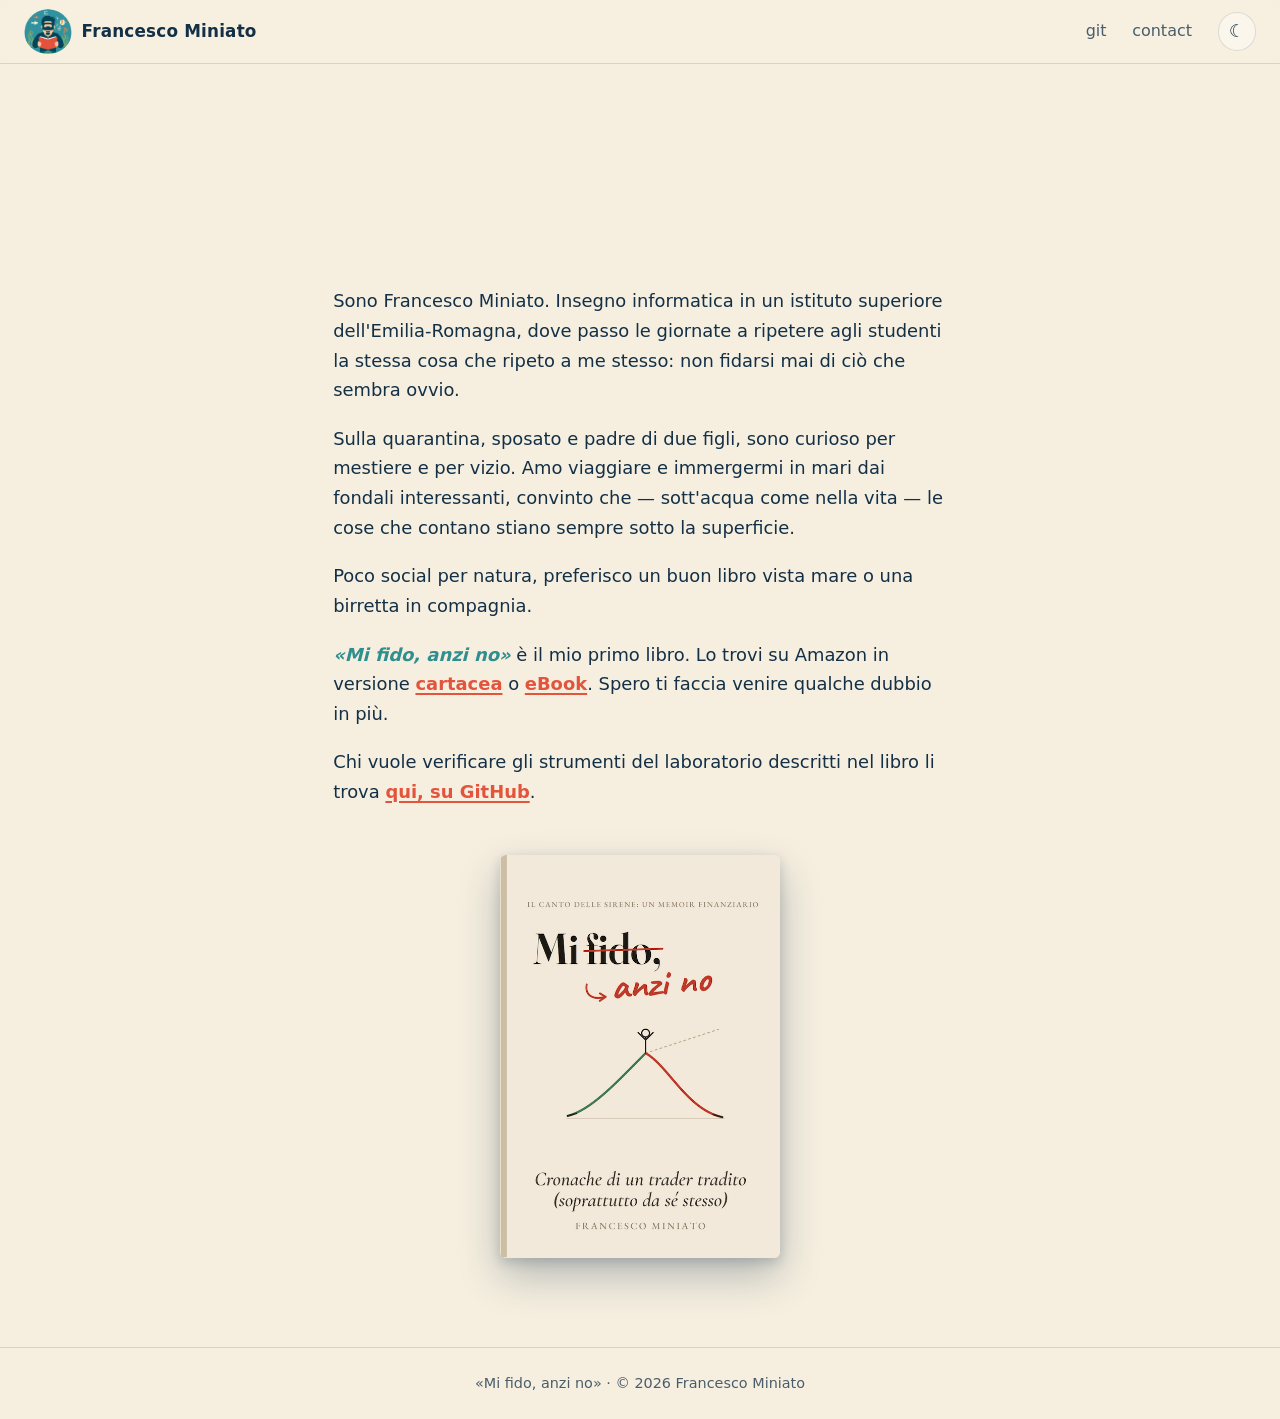
==== index.html @ ae0ae10f "Aggiungi gli script del laboratorio e link nella pagina - 24 script Python del laboratorio descritto" ====
<!DOCTYPE html>
<html lang="it">
<head>
  <meta charset="UTF-8">
  <meta name="viewport" content="width=device-width, initial-scale=1.0">
  <title>Francesco Miniato — autore di "Mi fido, anzi no"</title>
  <meta name="description" content="Sito ufficiale di Francesco Miniato, autore del libro &quot;Mi fido, anzi no&quot;.">
  <meta name="author" content="Francesco Miniato">
  <link rel="icon" type="image/png" href="logoFM.png">
  <link rel="stylesheet" href="style.css">
</head>
<body>

  <!-- Checkbox nascosti: pilotano menu e tema in puro CSS (:has) -->
  <input type="checkbox" id="nav-toggle" class="sr-only" aria-hidden="true">
  <input type="checkbox" id="theme-toggle" class="sr-only" aria-hidden="true">

  <header class="navbar">
    <a class="brand" href="#" aria-label="Francesco Miniato — home">
      <img src="logoFM.png" alt="Logo di Francesco Miniato" width="48" height="45">
      <span class="brand-name">Francesco Miniato</span>
    </a>

    <!-- Hamburger: visibile solo su mobile -->
    <label for="nav-toggle" class="hamburger" aria-label="Apri o chiudi il menu">
      <span></span><span></span><span></span>
    </label>

    <nav class="nav-links" aria-label="Navigazione principale">
      <a href="https://github.com/francescominiato/francescominiato.github.io/tree/main/git">git</a>
      <a href="#">contact</a>
      <!-- Selettore tema luna/sole -->
      <label for="theme-toggle" class="theme-switch" title="Cambia tema chiaro/scuro" aria-label="Cambia tema chiaro o scuro">
        <span class="icon-sun" aria-hidden="true">☀</span>
        <span class="icon-moon" aria-hidden="true">☾</span>
      </label>
    </nav>
  </header>

  <main class="content">
    <h1 class="greeting" aria-label="Ciao!">
      <span>Ciao!</span>
      <span>Hey there!</span>
      <span>¡Hola!</span>
      <span>Salut!</span>
      <span>Hallo!</span>
      <span>Olá!</span>
      <span>Hej!</span>
      <span>こんにちは</span>
    </h1>

    <section class="bio">
      <p>Sono Francesco Miniato. Insegno informatica in un istituto superiore dell'Emilia-Romagna, dove passo le giornate a ripetere agli studenti la stessa cosa che ripeto a me stesso: non fidarsi mai di ciò che sembra ovvio.</p>

      <p>Sulla quarantina, sposato e padre di due figli, sono curioso per mestiere e per vizio. Amo viaggiare e immergermi in mari dai fondali interessanti, convinto che — sott'acqua come nella vita — le cose che contano stiano sempre sotto la superficie.</p>

      <p>Poco social per natura, preferisco un buon libro vista mare o una birretta in compagnia.</p>

      <p><em>«Mi fido, anzi no»</em> è il mio primo libro. Lo trovi su Amazon in versione <a href="https://www.amazon.it/dp/B0H6883VXR" target="_blank" rel="noopener">cartacea</a> o <a href="https://www.amazon.it/dp/B0H68DQ4D7" target="_blank" rel="noopener">eBook</a>. Spero ti faccia venire qualche dubbio in più.</p>

      <p>Chi vuole verificare gli strumenti del laboratorio descritti nel libro li trova <a href="https://github.com/francescominiato/francescominiato.github.io/tree/main/git">qui, su GitHub</a>.</p>
    </section>

    <section class="book" aria-label="Il libro">
      <a class="book-link" href="https://www.amazon.it/dp/B0H6883VXR"
         target="_blank" rel="noopener"
         aria-label="Acquista «Mi fido, anzi no» su Amazon">
        <img class="book-cover" src="cover.png"
             alt="Copertina del libro «Mi fido, anzi no» di Francesco Miniato"
             width="555" height="800">
      </a>
    </section>
  </main>

  <footer class="site-footer">
    <p>«Mi fido, anzi no» · © <span>2026</span> Francesco Miniato</p>
  </footer>

</body>
</html>
---- style.css ----
/* ===========================================================
   Francesco Miniato — sito autore
   Solo HTML + CSS, niente JS.
   Tema chiaro (crema) di default, scuro (blu) via toggle.
   =========================================================== */

/* ---------- Variabili tema ---------- */
:root {
  --bg: #f6efe0;          /* crema */
  --bg-soft: #efe6d2;
  --surface: #fbf6ec;
  --text: #133047;        /* blu profondo */
  --text-soft: #4a5d6b;
  --accent: #e2553c;      /* corallo (dal libro) */
  --accent-2: #2f8e8e;    /* teal (dal logo) */
  --border: rgba(19, 48, 71, 0.14);
  --shadow: 0 6px 24px rgba(19, 48, 71, 0.10);

  --maxw: 65ch;
  --nav-h: 4rem;
  --radius: 14px;
}

/* Fallback iniziale: rispetta la preferenza di sistema finché non si tocca il toggle */
@media (prefers-color-scheme: dark) {
  :root:not(:has(#theme-toggle)) { color-scheme: dark; }
}

/* Tema scuro applicato dal toggle (checkbox hack + :has) */
:root:has(#theme-toggle:checked) {
  --bg: #0f2a43;          /* blu, non nero */
  --bg-soft: #0c233a;
  --surface: #15314c;
  --text: #f3ecda;        /* crema */
  --text-soft: #b9c6d2;
  --accent: #ff6b4f;
  --accent-2: #4fb8b8;
  --border: rgba(243, 236, 218, 0.16);
  --shadow: 0 8px 28px rgba(0, 0, 0, 0.35);
  color-scheme: dark;
}

/* ---------- Reset leggero ---------- */
*, *::before, *::after { box-sizing: border-box; }

html { scroll-behavior: smooth; }

body {
  margin: 0;
  font-family: "Segoe UI", system-ui, -apple-system, "Helvetica Neue", Arial, sans-serif;
  background: var(--bg);
  color: var(--text);
  line-height: 1.65;
  -webkit-font-smoothing: antialiased;
  transition: background-color 0.35s ease, color 0.35s ease;
}

a { color: inherit; }

/* Checkbox di controllo: fuori vista ma accessibili da tastiera */
.sr-only {
  position: absolute;
  width: 1px; height: 1px;
  padding: 0; margin: -1px;
  overflow: hidden;
  clip: rect(0 0 0 0);
  white-space: nowrap;
  border: 0;
}

/* ===========================================================
   NAVBAR
   =========================================================== */
.navbar {
  position: sticky;
  top: 0;
  z-index: 100;
  display: flex;
  align-items: center;
  justify-content: space-between;
  gap: 1rem;
  min-height: var(--nav-h);
  padding: 0.5rem 1.5rem;
  background: color-mix(in srgb, var(--bg) 88%, transparent);
  backdrop-filter: saturate(140%) blur(8px);
  border-bottom: 1px solid var(--border);
}

.brand {
  display: inline-flex;
  align-items: center;
  gap: 0.6rem;
  text-decoration: none;
  font-weight: 700;
}

.brand img {
  display: block;
  width: 48px;
  height: auto;
  border-radius: 50%;
}

.brand-name {
  font-size: 1.05rem;
  letter-spacing: 0.2px;
}

.nav-links {
  display: flex;
  align-items: center;
  gap: 1.6rem;
}

.nav-links a {
  text-decoration: none;
  font-weight: 500;
  color: var(--text-soft);
  padding: 0.25rem 0;
  position: relative;
  transition: color 0.2s ease;
}

.nav-links a:hover,
.nav-links a:focus-visible {
  color: var(--accent);
}

.nav-links a::after {
  content: "";
  position: absolute;
  left: 0; bottom: -2px;
  width: 100%;
  height: 2px;
  background: var(--accent);
  transform: scaleX(0);
  transform-origin: left;
  transition: transform 0.22s ease;
}

.nav-links a:hover::after,
.nav-links a:focus-visible::after { transform: scaleX(1); }

/* ---------- Selettore tema luna/sole ---------- */
.theme-switch {
  cursor: pointer;
  display: inline-flex;
  align-items: center;
  justify-content: center;
  width: 2.4rem;
  height: 2.4rem;
  border-radius: 50%;
  border: 1px solid var(--border);
  background: var(--surface);
  font-size: 1.1rem;
  line-height: 1;
  user-select: none;
  transition: background 0.2s ease;
}

/* Di default (chiaro) mostro la luna = "passa allo scuro"; nascondo il sole */
.theme-switch .icon-sun { display: none; }
.theme-switch .icon-moon { display: inline; }

/* In tema scuro mostro il sole = "torna al chiaro" */
:root:has(#theme-toggle:checked) .theme-switch .icon-sun { display: inline; }
:root:has(#theme-toggle:checked) .theme-switch .icon-moon { display: none; }

/* ---------- Hamburger ---------- */
.hamburger {
  display: none;            /* nascosto su desktop */
  flex-direction: column;
  justify-content: center;
  gap: 5px;
  width: 2.6rem;
  height: 2.6rem;
  padding: 0.5rem;
  cursor: pointer;
  border-radius: 10px;
}

.hamburger span {
  display: block;
  height: 2.5px;
  width: 100%;
  background: var(--text);
  border-radius: 2px;
  transition: transform 0.3s ease, opacity 0.3s ease;
}

/* ===========================================================
   CONTENUTO
   =========================================================== */
.content {
  max-width: var(--maxw);
  margin: 0 auto;
  padding: clamp(2.5rem, 8vw, 6rem) 1.5rem 3rem;
}

/* ---------- Saluto animato (ciclo no-JS) ---------- */
.greeting {
  position: relative;
  min-height: 1.2em;
  margin: 0 0 2.5rem;
  font-size: clamp(2.6rem, 9vw, 4.5rem);
  font-weight: 800;
  line-height: 1.1;
  color: var(--accent);
  letter-spacing: -0.5px;
}

.greeting span {
  position: absolute;
  left: 0;
  top: 0;
  opacity: 0;
  white-space: nowrap;
  animation: greet 24s infinite;
}

/* 8 saluti × 3s ciascuno = 24s, delay scaglionato */
.greeting span:nth-child(1) { animation-delay: 0s; }
.greeting span:nth-child(2) { animation-delay: 3s; }
.greeting span:nth-child(3) { animation-delay: 6s; }
.greeting span:nth-child(4) { animation-delay: 9s; }
.greeting span:nth-child(5) { animation-delay: 12s; }
.greeting span:nth-child(6) { animation-delay: 15s; }
.greeting span:nth-child(7) { animation-delay: 18s; }
.greeting span:nth-child(8) { animation-delay: 21s; }

@keyframes greet {
  0%    { opacity: 0; transform: translateY(10px); }
  2.5%  { opacity: 1; transform: translateY(0); }
  10%   { opacity: 1; transform: translateY(0); }
  12.5% { opacity: 0; transform: translateY(-10px); }
  100%  { opacity: 0; transform: translateY(-10px); }
}

/* ---------- Bio ---------- */
.bio p {
  margin: 0 0 1.2rem;
  font-size: 1.12rem;
  color: var(--text);
}

.bio em { color: var(--accent-2); font-style: italic; font-weight: 700; }

/* Link nel testo: corallo + sottolineatura → inequivocabilmente cliccabili,
   distinti dal titolo in corsivo teal (che è solo enfasi, non un link) */
.bio a {
  color: var(--accent);
  text-decoration: underline;
  text-underline-offset: 3px;
  text-decoration-thickness: 1.5px;
  font-weight: 600;
  transition: color 0.2s ease;
}

.bio a:hover,
.bio a:focus-visible { color: var(--accent-2); }

/* ---------- Copertina libro ---------- */
.book {
  margin-top: 3rem;
  text-align: center;
}

.book-cover {
  display: inline-block;
  width: min(280px, 70%);
  height: auto;
  border-radius: 6px;
  /* Ombra marcata: stacca la copertina dallo sfondo crema */
  box-shadow: 0 18px 40px rgba(19, 48, 71, 0.28),
              0 4px 12px rgba(19, 48, 71, 0.18);
  transition: transform 0.3s ease, box-shadow 0.3s ease;
}

.book-cover:hover {
  transform: translateY(-8px);
  box-shadow: 0 30px 56px rgba(19, 48, 71, 0.36),
              0 8px 18px rgba(19, 48, 71, 0.24);
}

/* Nel tema scuro l'ombra blu sparirebbe: la rendo morbida e scura */
:root:has(#theme-toggle:checked) .book-cover {
  box-shadow: 0 18px 44px rgba(0, 0, 0, 0.55);
}

:root:has(#theme-toggle:checked) .book-cover:hover {
  box-shadow: 0 26px 56px rgba(0, 0, 0, 0.6);
}

/* ===========================================================
   FOOTER
   =========================================================== */
.site-footer {
  border-top: 1px solid var(--border);
  margin-top: 2rem;
  padding: 1.5rem;
  text-align: center;
  color: var(--text-soft);
  font-size: 0.9rem;
}

.site-footer p { margin: 0; }

/* ===========================================================
   MOBILE (hamburger)
   =========================================================== */
@media (max-width: 720px) {
  .hamburger { display: flex; }

  .nav-links {
    position: absolute;
    top: 100%;
    right: 0;
    left: 0;
    flex-direction: column;
    align-items: flex-start;
    gap: 0.4rem;
    padding: 1rem 1.5rem 1.5rem;
    background: var(--surface);
    border-bottom: 1px solid var(--border);
    box-shadow: var(--shadow);

    /* chiuso di default */
    max-height: 0;
    opacity: 0;
    overflow: hidden;
    pointer-events: none;
    transition: max-height 0.3s ease, opacity 0.25s ease;
  }

  /* aperto quando il checkbox del menu è attivo */
  .navbar:has(#nav-toggle:checked) .nav-links,
  body:has(#nav-toggle:checked) .nav-links {
    max-height: 22rem;
    opacity: 1;
    pointer-events: auto;
  }

  .nav-links a { padding: 0.5rem 0; font-size: 1.05rem; }

  .theme-switch { margin-top: 0.5rem; }

  /* hamburger -> X quando aperto */
  body:has(#nav-toggle:checked) .hamburger span:nth-child(1) { transform: translateY(7.5px) rotate(45deg); }
  body:has(#nav-toggle:checked) .hamburger span:nth-child(2) { opacity: 0; }
  body:has(#nav-toggle:checked) .hamburger span:nth-child(3) { transform: translateY(-7.5px) rotate(-45deg); }

  .brand-name { font-size: 0.95rem; }
}

/* ===========================================================
   ACCESSIBILITÀ
   =========================================================== */
:focus-visible {
  outline: 3px solid var(--accent-2);
  outline-offset: 3px;
  border-radius: 6px;
}

@media (prefers-reduced-motion: reduce) {
  * { transition: none !important; }

  .greeting span { animation: none; }
  .greeting span:nth-child(1) { opacity: 1; position: relative; } /* mostra un solo saluto */
}
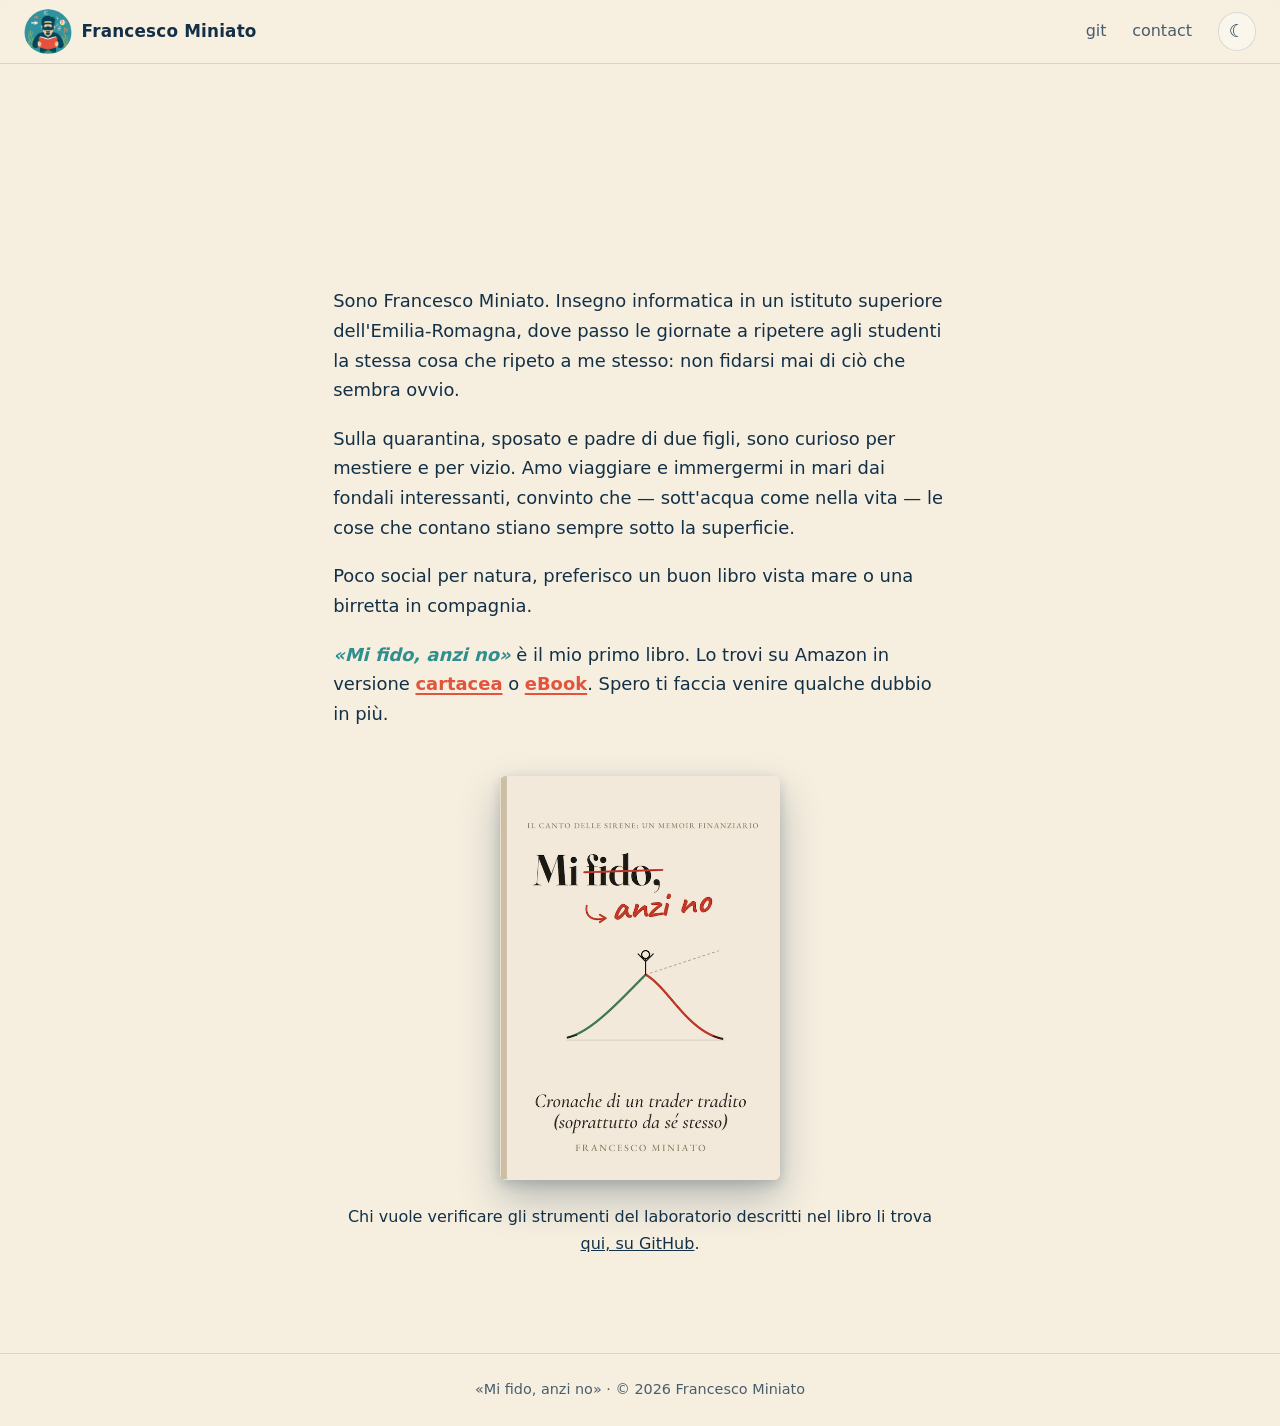
==== commit 7aed7f85: "Sposta script nel repo lab-mi-fido-anzi-no - Rimossa cartella git/ (gli script ora vivono nel repo d" ====
--- a/index.html
+++ b/index.html
@@ -27,7 +27,7 @@
     </label>
 
     <nav class="nav-links" aria-label="Navigazione principale">
-      <a href="https://github.com/francescominiato/francescominiato.github.io/tree/main/git">git</a>
+      <a href="https://github.com/francescominiato">git</a>
       <a href="#">contact</a>
       <!-- Selettore tema luna/sole -->
       <label for="theme-toggle" class="theme-switch" title="Cambia tema chiaro/scuro" aria-label="Cambia tema chiaro o scuro">
@@ -58,7 +58,6 @@
 
       <p><em>«Mi fido, anzi no»</em> è il mio primo libro. Lo trovi su Amazon in versione <a href="https://www.amazon.it/dp/B0H6883VXR" target="_blank" rel="noopener">cartacea</a> o <a href="https://www.amazon.it/dp/B0H68DQ4D7" target="_blank" rel="noopener">eBook</a>. Spero ti faccia venire qualche dubbio in più.</p>
 
-      <p>Chi vuole verificare gli strumenti del laboratorio descritti nel libro li trova <a href="https://github.com/francescominiato/francescominiato.github.io/tree/main/git">qui, su GitHub</a>.</p>
     </section>
 
     <section class="book" aria-label="Il libro">
@@ -69,6 +68,7 @@
              alt="Copertina del libro «Mi fido, anzi no» di Francesco Miniato"
              width="555" height="800">
       </a>
+      <p class="book-note">Chi vuole verificare gli strumenti del laboratorio descritti nel libro li trova <a href="https://github.com/francescominiato/lab-mi-fido-anzi-no">qui, su GitHub</a>.</p>
     </section>
   </main>
 
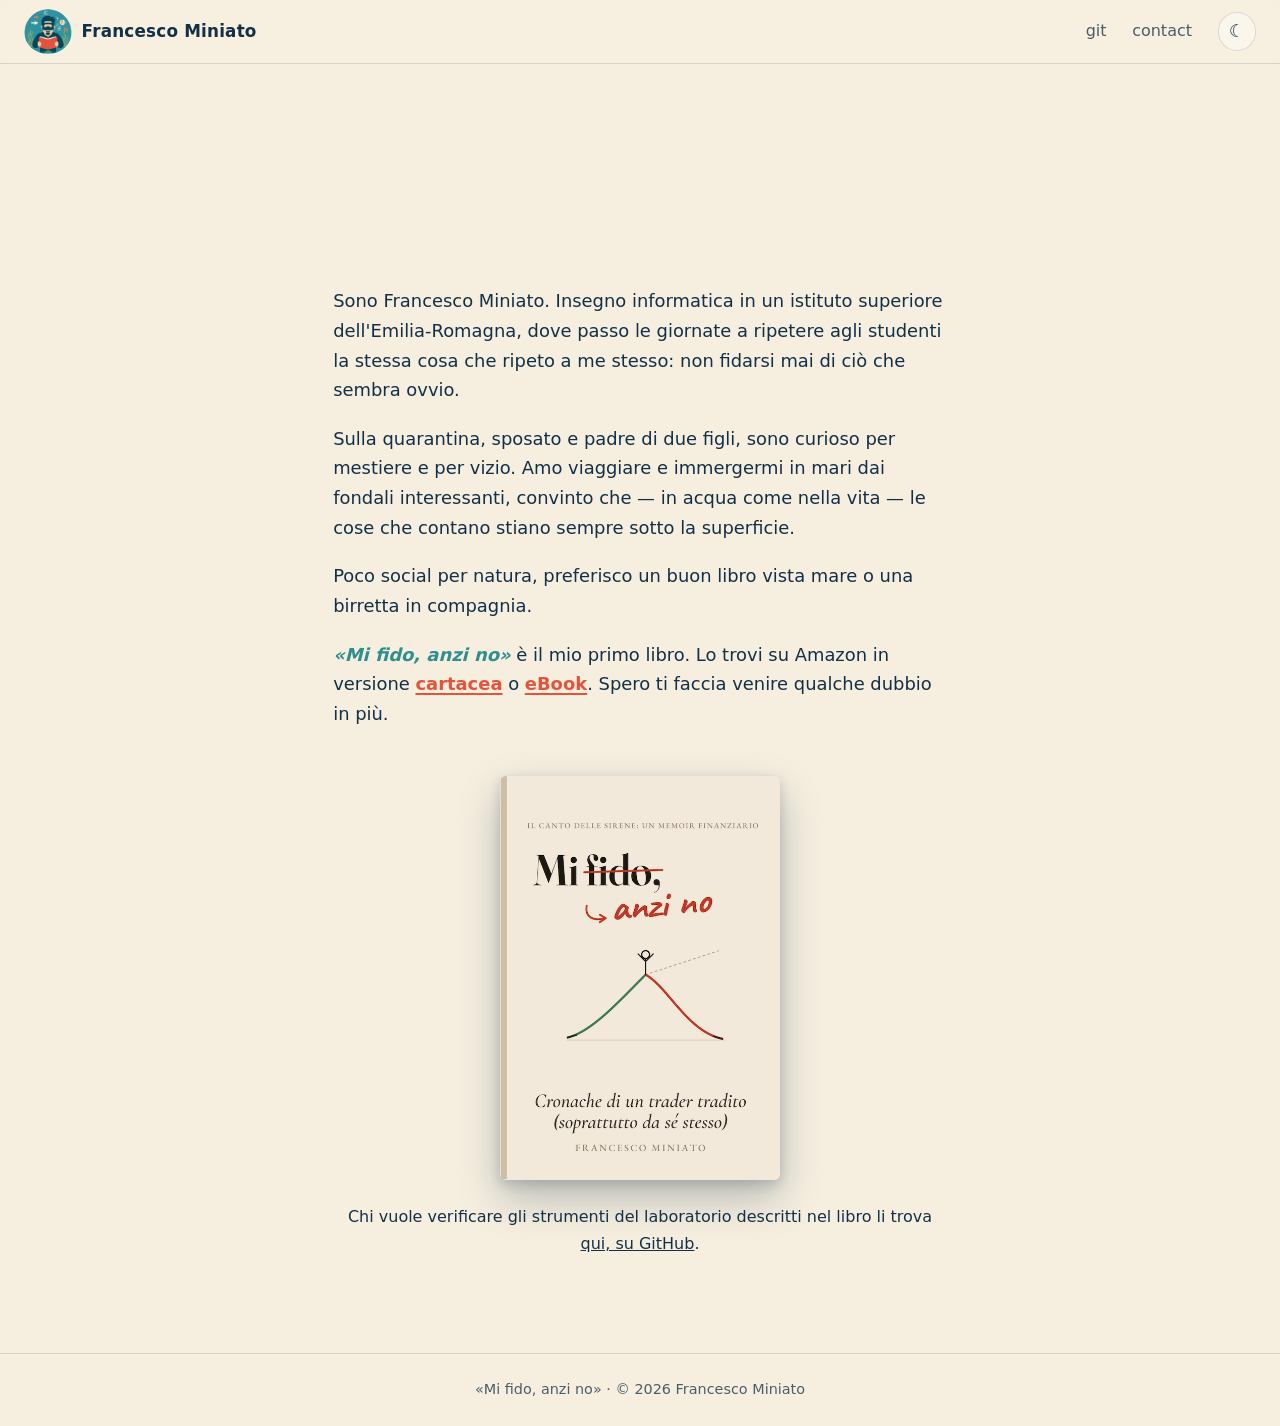
==== commit 94da25df: "Fix bio: in acqua come nella vita" ====
--- a/index.html
+++ b/index.html
@@ -52,7 +52,7 @@
     <section class="bio">
       <p>Sono Francesco Miniato. Insegno informatica in un istituto superiore dell'Emilia-Romagna, dove passo le giornate a ripetere agli studenti la stessa cosa che ripeto a me stesso: non fidarsi mai di ciò che sembra ovvio.</p>
 
-      <p>Sulla quarantina, sposato e padre di due figli, sono curioso per mestiere e per vizio. Amo viaggiare e immergermi in mari dai fondali interessanti, convinto che — sott'acqua come nella vita — le cose che contano stiano sempre sotto la superficie.</p>
+      <p>Sulla quarantina, sposato e padre di due figli, sono curioso per mestiere e per vizio. Amo viaggiare e immergermi in mari dai fondali interessanti, convinto che — in acqua come nella vita — le cose che contano stiano sempre sotto la superficie.</p>
 
       <p>Poco social per natura, preferisco un buon libro vista mare o una birretta in compagnia.</p>
 
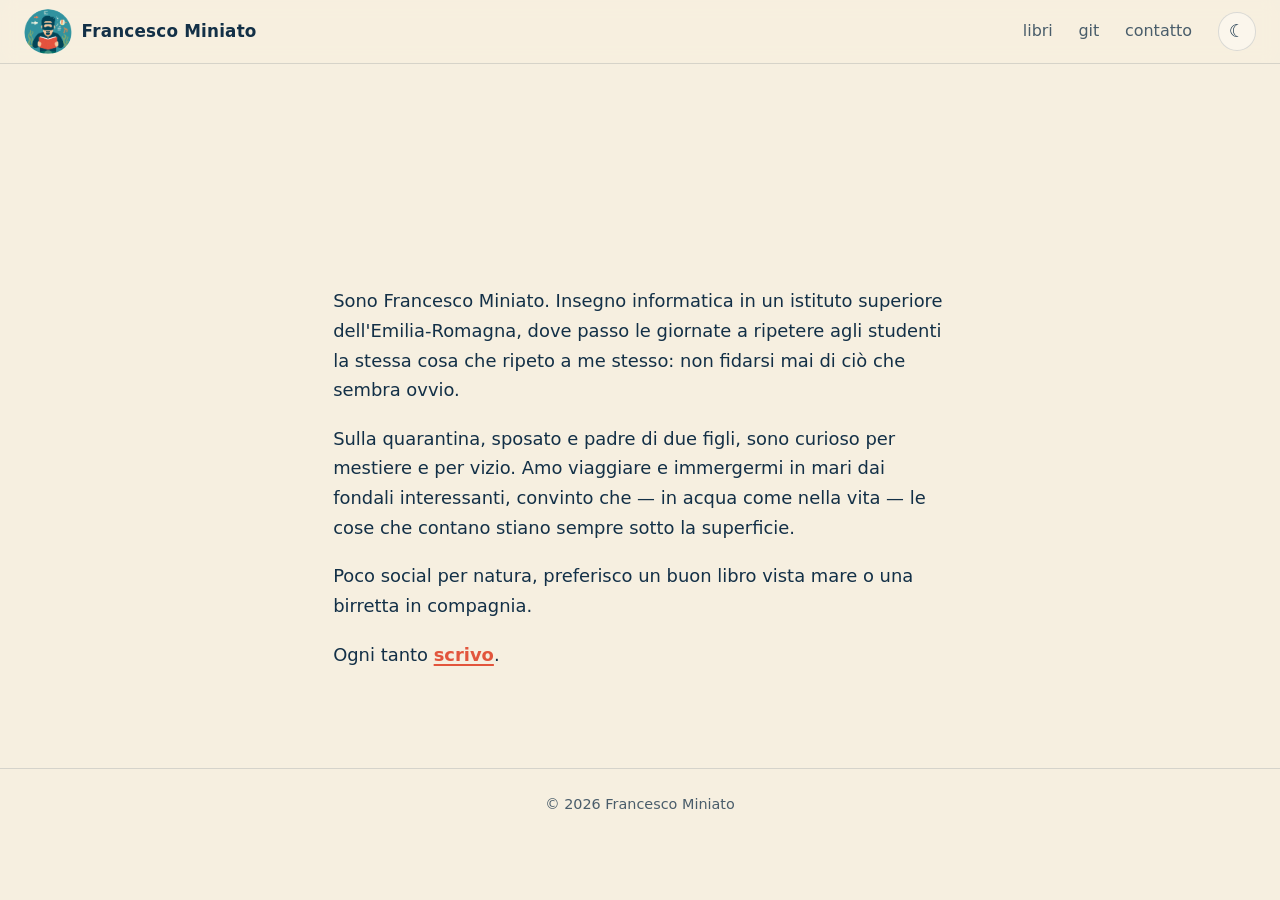
==== commit 3138b8bb: "Aggiunge pagina Libri (todo.md e «Mi fido, anzi no») - Nuova pagina libri.html con voce di menu «lib" ====
--- a/index.html
+++ b/index.html
@@ -27,8 +27,9 @@
     </label>
 
     <nav class="nav-links" aria-label="Navigazione principale">
+      <a href="libri.html">libri</a>
       <a href="https://github.com/francescominiato">git</a>
-      <a href="#">contact</a>
+      <a href="mailto:francesco.miniato@tutamail.com">contatto</a>
       <!-- Selettore tema luna/sole -->
       <label for="theme-toggle" class="theme-switch" title="Cambia tema chiaro/scuro" aria-label="Cambia tema chiaro o scuro">
         <span class="icon-sun" aria-hidden="true">☀</span>
@@ -56,24 +57,13 @@
 
       <p>Poco social per natura, preferisco un buon libro vista mare o una birretta in compagnia.</p>
 
-      <p><em>«Mi fido, anzi no»</em> è il mio primo libro. Lo trovi su Amazon in versione <a href="https://www.amazon.it/dp/B0H6883VXR" target="_blank" rel="noopener">cartacea</a> o <a href="https://www.amazon.it/dp/B0H68DQ4D7" target="_blank" rel="noopener">eBook</a>. Spero ti faccia venire qualche dubbio in più.</p>
+      <p>Ogni tanto <a href="libri.html">scrivo</a>.</p>
 
-    </section>
-
-    <section class="book" aria-label="Il libro">
-      <a class="book-link" href="https://www.amazon.it/dp/B0H6883VXR"
-         target="_blank" rel="noopener"
-         aria-label="Acquista «Mi fido, anzi no» su Amazon">
-        <img class="book-cover" src="cover.png"
-             alt="Copertina del libro «Mi fido, anzi no» di Francesco Miniato"
-             width="555" height="800">
-      </a>
-      <p class="book-note">Chi vuole verificare gli strumenti del laboratorio descritti nel libro li trova <a href="https://github.com/francescominiato/lab-mi-fido-anzi-no">qui, su GitHub</a>.</p>
     </section>
   </main>
 
   <footer class="site-footer">
-    <p>«Mi fido, anzi no» · © <span>2026</span> Francesco Miniato</p>
+    <p>© <span>2026</span> Francesco Miniato</p>
   </footer>
 
 </body>
--- a/style.css
+++ b/style.css
@@ -236,6 +236,50 @@
   100%  { opacity: 0; transform: translateY(-10px); }
 }
 
+/* ---------- Titolo statico di pagina (stile "Ciao" senza rotazione) ---------- */
+.greeting--static {
+  min-height: 0;          /* niente riserva d'altezza per gli span animati */
+}
+
+/* ---------- Separatore tra i libri ---------- */
+.book-sep {
+  border: 0;
+  height: 1px;
+  width: min(280px, 70%);
+  margin: 3.5rem auto;
+  background: linear-gradient(to right, transparent, var(--border), transparent);
+  position: relative;
+  overflow: visible;
+}
+
+/* Patch che interrompe la linea dietro la stella marina */
+.book-sep::before {
+  content: "";
+  position: absolute;
+  top: 50%;
+  left: 50%;
+  transform: translate(-50%, -50%);
+  width: 2.4rem;
+  height: 2rem;
+  background: var(--bg);
+  transition: background-color 0.35s ease;
+}
+
+/* Stella marina disegnata in SVG: eredita il colore-accento e cambia col tema */
+.book-sep::after {
+  content: "";
+  position: absolute;
+  top: 50%;
+  left: 50%;
+  transform: translate(-50%, -50%);
+  width: 1.6rem;
+  height: 1.6rem;
+  background-color: var(--accent-2);
+  -webkit-mask: url("data:image/svg+xml,%3Csvg%20xmlns='http://www.w3.org/2000/svg'%20viewBox='0%200%20100%20100'%3E%3Cpath%20d='M50,5%20L61.8,33.8%20L92.8,36.1%20L69,56.2%20L76.4,86.4%20L50,70%20L23.6,86.4%20L31,56.2%20L7.2,36.1%20L38.2,33.8%20Z'%20fill='black'%20stroke='black'%20stroke-width='10'%20stroke-linejoin='round'/%3E%3C/svg%3E") center / contain no-repeat;
+  mask: url("data:image/svg+xml,%3Csvg%20xmlns='http://www.w3.org/2000/svg'%20viewBox='0%200%20100%20100'%3E%3Cpath%20d='M50,5%20L61.8,33.8%20L92.8,36.1%20L69,56.2%20L76.4,86.4%20L50,70%20L23.6,86.4%20L31,56.2%20L7.2,36.1%20L38.2,33.8%20Z'%20fill='black'%20stroke='black'%20stroke-width='10'%20stroke-linejoin='round'/%3E%3C/svg%3E") center / contain no-repeat;
+  transition: background-color 0.35s ease;
+}
+
 /* ---------- Bio ---------- */
 .bio p {
   margin: 0 0 1.2rem;
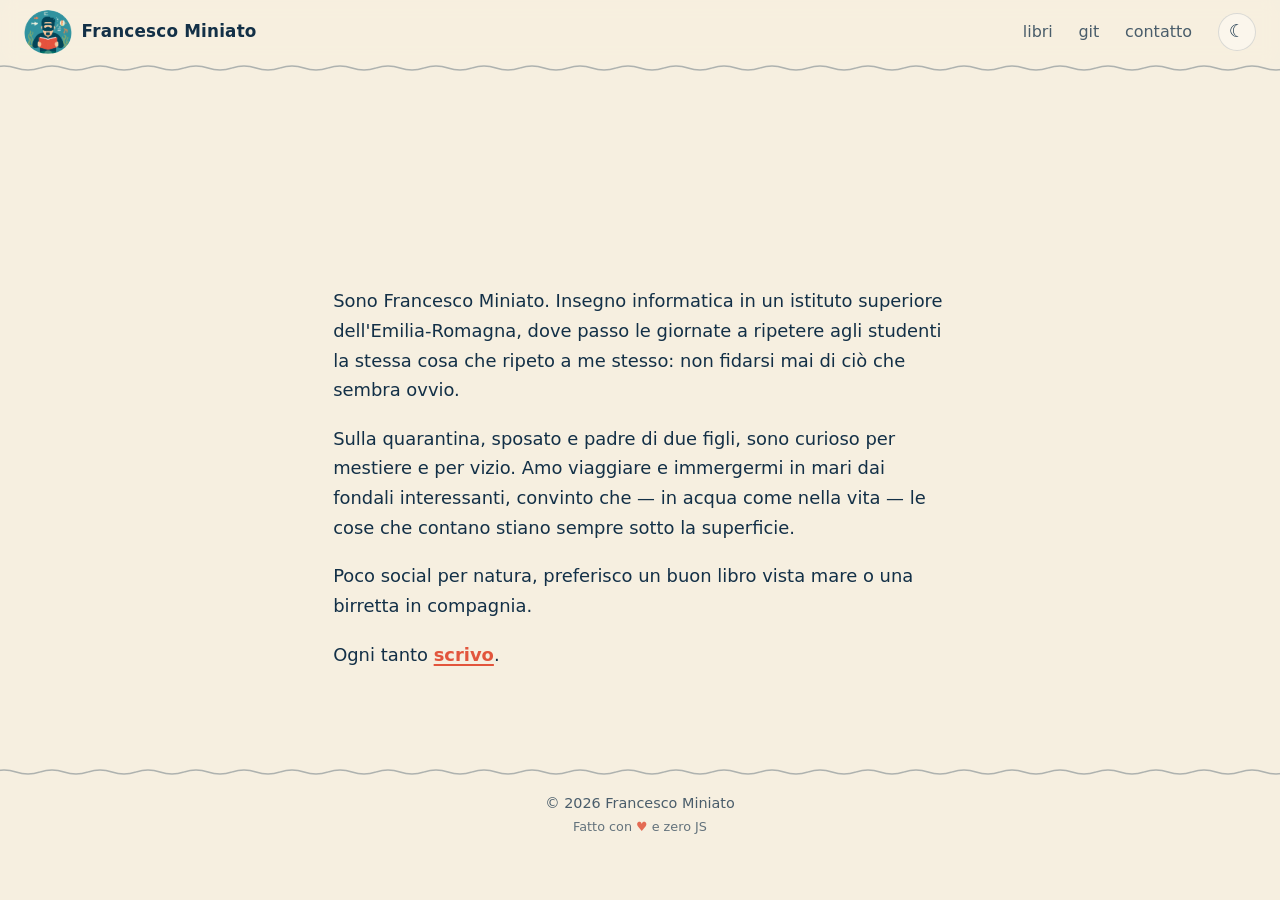
==== commit 995ee56b: "Aggiunge nota 'Fatto con ♥ e zero JS' nel footer - Seconda riga tenue nel footer di entrambe le pagi" ====
--- a/index.html
+++ b/index.html
@@ -6,7 +6,7 @@
   <title>Francesco Miniato — autore di "Mi fido, anzi no"</title>
   <meta name="description" content="Sito ufficiale di Francesco Miniato, autore del libro &quot;Mi fido, anzi no&quot;.">
   <meta name="author" content="Francesco Miniato">
-  <link rel="icon" type="image/png" href="logoFM.png">
+  <link rel="icon" type="image/png" href="img/logoFM.png">
   <link rel="stylesheet" href="style.css">
 </head>
 <body>
@@ -17,7 +17,7 @@
 
   <header class="navbar">
     <a class="brand" href="#" aria-label="Francesco Miniato — home">
-      <img src="logoFM.png" alt="Logo di Francesco Miniato" width="48" height="45">
+      <img src="img/logoFM.png" alt="Logo di Francesco Miniato" width="48" height="45">
       <span class="brand-name">Francesco Miniato</span>
     </a>
 
@@ -29,7 +29,7 @@
     <nav class="nav-links" aria-label="Navigazione principale">
       <a href="libri.html">libri</a>
       <a href="https://github.com/francescominiato">git</a>
-      <a href="mailto:francesco.miniato@tutamail.com">contatto</a>
+      <a href="&#109;&#97;&#105;&#108;&#116;&#111;&#58;&#102;&#114;&#97;&#110;&#99;&#101;&#115;&#99;&#111;&#46;&#109;&#105;&#110;&#105;&#97;&#116;&#111;&#64;&#116;&#117;&#116;&#97;&#109;&#97;&#105;&#108;&#46;&#99;&#111;&#109;">contatto</a>
       <!-- Selettore tema luna/sole -->
       <label for="theme-toggle" class="theme-switch" title="Cambia tema chiaro/scuro" aria-label="Cambia tema chiaro o scuro">
         <span class="icon-sun" aria-hidden="true">☀</span>
@@ -64,6 +64,7 @@
 
   <footer class="site-footer">
     <p>© <span>2026</span> Francesco Miniato</p>
+    <p class="footer-note">Fatto con <span class="heart" role="img" aria-label="amore">♥</span> e zero JS</p>
   </footer>
 
 </body>
--- a/style.css
+++ b/style.css
@@ -1,43 +1,100 @@
 /* ===========================================================
    Francesco Miniato — sito autore
    Solo HTML + CSS, niente JS.
-   Tema chiaro (crema) di default, scuro (blu) via toggle.
+   Il tema segue la preferenza di sistema (crema/blu) su tutte le pagine;
+   il toggle luna/sole lo inverte per la pagina corrente.
    =========================================================== */
 
-/* ---------- Variabili tema ---------- */
+/* ---------- Variabili tema ----------
+   Due palette sorgente (crema, blu), definite una volta sola.
+   Il tema attivo è lo XOR tra preferenza di sistema e toggle:
+     OS chiaro + toggle off -> crema
+     OS chiaro + toggle on  -> blu
+     OS scuro  + toggle off -> blu   (segue l'OS: coerente tra le pagine)
+     OS scuro  + toggle on  -> crema (override manuale, per la pagina corrente) */
 :root {
-  --bg: #f6efe0;          /* crema */
-  --bg-soft: #efe6d2;
-  --surface: #fbf6ec;
-  --text: #133047;        /* blu profondo */
-  --text-soft: #4a5d6b;
-  --accent: #e2553c;      /* corallo (dal libro) */
-  --accent-2: #2f8e8e;    /* teal (dal logo) */
-  --border: rgba(19, 48, 71, 0.14);
-  --shadow: 0 6px 24px rgba(19, 48, 71, 0.10);
-
+  /* palette crema */
+  --crema-bg: #f6efe0;
+  --crema-bg-soft: #efe6d2;
+  --crema-surface: #fbf6ec;
+  --crema-text: #133047;        /* blu profondo */
+  --crema-text-soft: #4a5d6b;
+  --crema-accent: #e2553c;      /* corallo (dal libro) */
+  --crema-accent-2: #2f8e8e;    /* teal (dal logo) */
+  --crema-border: rgba(19, 48, 71, 0.14);
+  --crema-shadow: 0 6px 24px rgba(19, 48, 71, 0.10);
+
+  /* palette blu */
+  --blu-bg: #0f2a43;            /* blu, non nero */
+  --blu-bg-soft: #0c233a;
+  --blu-surface: #15314c;
+  --blu-text: #f3ecda;          /* crema */
+  --blu-text-soft: #b9c6d2;
+  --blu-accent: #ff6b4f;
+  --blu-accent-2: #4fb8b8;
+  --blu-border: rgba(243, 236, 218, 0.16);
+  --blu-shadow: 0 8px 28px rgba(0, 0, 0, 0.35);
+
+  /* misure */
   --maxw: 65ch;
   --nav-h: 4rem;
   --radius: 14px;
-}
-
-/* Fallback iniziale: rispetta la preferenza di sistema finché non si tocca il toggle */
+
+  /* mappatura attiva: crema (default con OS chiaro) */
+  --bg: var(--crema-bg);
+  --bg-soft: var(--crema-bg-soft);
+  --surface: var(--crema-surface);
+  --text: var(--crema-text);
+  --text-soft: var(--crema-text-soft);
+  --accent: var(--crema-accent);
+  --accent-2: var(--crema-accent-2);
+  --border: var(--crema-border);
+  --shadow: var(--crema-shadow);
+  color-scheme: light;
+}
+
+/* OS chiaro + toggle acceso -> blu */
+:root:has(#theme-toggle:checked) {
+  --bg: var(--blu-bg);
+  --bg-soft: var(--blu-bg-soft);
+  --surface: var(--blu-surface);
+  --text: var(--blu-text);
+  --text-soft: var(--blu-text-soft);
+  --accent: var(--blu-accent);
+  --accent-2: var(--blu-accent-2);
+  --border: var(--blu-border);
+  --shadow: var(--blu-shadow);
+  color-scheme: dark;
+}
+
+/* OS scuro: il blu diventa il default (coerente su tutte le pagine)
+   e il toggle inverte verso il crema */
 @media (prefers-color-scheme: dark) {
-  :root:not(:has(#theme-toggle)) { color-scheme: dark; }
-}
-
-/* Tema scuro applicato dal toggle (checkbox hack + :has) */
-:root:has(#theme-toggle:checked) {
-  --bg: #0f2a43;          /* blu, non nero */
-  --bg-soft: #0c233a;
-  --surface: #15314c;
-  --text: #f3ecda;        /* crema */
-  --text-soft: #b9c6d2;
-  --accent: #ff6b4f;
-  --accent-2: #4fb8b8;
-  --border: rgba(243, 236, 218, 0.16);
-  --shadow: 0 8px 28px rgba(0, 0, 0, 0.35);
-  color-scheme: dark;
+  :root {
+    --bg: var(--blu-bg);
+    --bg-soft: var(--blu-bg-soft);
+    --surface: var(--blu-surface);
+    --text: var(--blu-text);
+    --text-soft: var(--blu-text-soft);
+    --accent: var(--blu-accent);
+    --accent-2: var(--blu-accent-2);
+    --border: var(--blu-border);
+    --shadow: var(--blu-shadow);
+    color-scheme: dark;
+  }
+
+  :root:has(#theme-toggle:checked) {
+    --bg: var(--crema-bg);
+    --bg-soft: var(--crema-bg-soft);
+    --surface: var(--crema-surface);
+    --text: var(--crema-text);
+    --text-soft: var(--crema-text-soft);
+    --accent: var(--crema-accent);
+    --accent-2: var(--crema-accent-2);
+    --border: var(--crema-border);
+    --shadow: var(--crema-shadow);
+    color-scheme: light;
+  }
 }
 
 /* ---------- Reset leggero ---------- */
@@ -83,8 +140,26 @@
   padding: 0.5rem 1.5rem;
   background: color-mix(in srgb, var(--bg) 88%, transparent);
   backdrop-filter: saturate(140%) blur(8px);
-  border-bottom: 1px solid var(--border);
-}
+}
+
+/* Separatore a onda sinusoidale sotto la navbar (stessa mask del footer).
+   È decorativo: pointer-events none così non intercetta i click sul contenuto. */
+.navbar::after {
+  content: "";
+  position: absolute;
+  top: 100%;
+  left: 0;
+  right: 0;
+  height: 8px;
+  pointer-events: none;
+  background: color-mix(in srgb, var(--text-soft) 42%, transparent);
+  -webkit-mask: url("data:image/svg+xml,%3Csvg%20xmlns='http://www.w3.org/2000/svg'%20width='48'%20height='8'%20viewBox='0%200%2048%208'%3E%3Cpath%20d='M0%204%20Q12%200%2024%204%20T48%204'%20fill='none'%20stroke='%23fff'%20stroke-width='1.5'/%3E%3C/svg%3E") repeat-x center / 48px 8px;
+          mask: url("data:image/svg+xml,%3Csvg%20xmlns='http://www.w3.org/2000/svg'%20width='48'%20height='8'%20viewBox='0%200%2048%208'%3E%3Cpath%20d='M0%204%20Q12%200%2024%204%20T48%204'%20fill='none'%20stroke='%23fff'%20stroke-width='1.5'/%3E%3C/svg%3E") repeat-x center / 48px 8px;
+}
+
+/* In mobile il menu a tendina si aggancia allo stesso punto (top:100%):
+   nascondo l'onda quando il menu è aperto per evitare la sovrapposizione. */
+.navbar:has(#nav-toggle:checked)::after { opacity: 0; }
 
 .brand {
   display: inline-flex;
@@ -158,13 +233,26 @@
   transition: background 0.2s ease;
 }
 
-/* Di default (chiaro) mostro la luna = "passa allo scuro"; nascondo il sole */
+/* L'icona segue il tema EFFETTIVO (stessa logica XOR di sistema + toggle):
+   luna quando è chiaro (= "passa allo scuro"), sole quando è scuro (= "torna al chiaro"). */
+
+/* OS chiaro + toggle off -> crema -> luna */
 .theme-switch .icon-sun { display: none; }
 .theme-switch .icon-moon { display: inline; }
 
-/* In tema scuro mostro il sole = "torna al chiaro" */
+/* OS chiaro + toggle on -> blu -> sole */
 :root:has(#theme-toggle:checked) .theme-switch .icon-sun { display: inline; }
 :root:has(#theme-toggle:checked) .theme-switch .icon-moon { display: none; }
+
+@media (prefers-color-scheme: dark) {
+  /* OS scuro + toggle off -> blu -> sole */
+  .theme-switch .icon-sun { display: inline; }
+  .theme-switch .icon-moon { display: none; }
+
+  /* OS scuro + toggle on -> crema -> luna */
+  :root:has(#theme-toggle:checked) .theme-switch .icon-sun { display: none; }
+  :root:has(#theme-toggle:checked) .theme-switch .icon-moon { display: inline; }
+}
 
 /* ---------- Hamburger ---------- */
 .hamburger {
@@ -242,27 +330,24 @@
 }
 
 /* ---------- Separatore tra i libri ---------- */
+/* La linea ha un "buco" trasparente al centro (niente patch opaca dietro la
+   stella): così non interferisce con l'ombra della cover in hover. */
 .book-sep {
   border: 0;
   height: 1px;
   width: min(280px, 70%);
   margin: 3.5rem auto;
-  background: linear-gradient(to right, transparent, var(--border), transparent);
+  background: linear-gradient(to right,
+    transparent 0,
+    var(--border) 22%,
+    var(--border) calc(50% - 1.3rem),
+    transparent calc(50% - 1.3rem),
+    transparent calc(50% + 1.3rem),
+    var(--border) calc(50% + 1.3rem),
+    var(--border) 78%,
+    transparent 100%);
   position: relative;
   overflow: visible;
-}
-
-/* Patch che interrompe la linea dietro la stella marina */
-.book-sep::before {
-  content: "";
-  position: absolute;
-  top: 50%;
-  left: 50%;
-  transform: translate(-50%, -50%);
-  width: 2.4rem;
-  height: 2rem;
-  background: var(--bg);
-  transition: background-color 0.35s ease;
 }
 
 /* Stella marina disegnata in SVG: eredita il colore-accento e cambia col tema */
@@ -339,7 +424,7 @@
    FOOTER
    =========================================================== */
 .site-footer {
-  border-top: 1px solid var(--border);
+  position: relative;
   margin-top: 2rem;
   padding: 1.5rem;
   text-align: center;
@@ -347,7 +432,30 @@
   font-size: 0.9rem;
 }
 
+/* Separatore a onda sinusoidale: la forma viene dalla SVG mask, il colore
+   dal tema (color-mix su --text-soft), così segue crema/blu. Niente JS. */
+.site-footer::before {
+  content: "";
+  position: absolute;
+  top: 0;
+  left: 0;
+  right: 0;
+  height: 8px;
+  pointer-events: none;
+  background: color-mix(in srgb, var(--text-soft) 42%, transparent);
+  -webkit-mask: url("data:image/svg+xml,%3Csvg%20xmlns='http://www.w3.org/2000/svg'%20width='48'%20height='8'%20viewBox='0%200%2048%208'%3E%3Cpath%20d='M0%204%20Q12%200%2024%204%20T48%204'%20fill='none'%20stroke='%23fff'%20stroke-width='1.5'/%3E%3C/svg%3E") repeat-x center / 48px 8px;
+          mask: url("data:image/svg+xml,%3Csvg%20xmlns='http://www.w3.org/2000/svg'%20width='48'%20height='8'%20viewBox='0%200%2048%208'%3E%3Cpath%20d='M0%204%20Q12%200%2024%204%20T48%204'%20fill='none'%20stroke='%23fff'%20stroke-width='1.5'/%3E%3C/svg%3E") repeat-x center / 48px 8px;
+}
+
 .site-footer p { margin: 0; }
+
+.footer-note {
+  margin-top: 0.4rem;
+  font-size: 0.8rem;
+  opacity: 0.85;
+}
+
+.footer-note .heart { color: var(--accent); }
 
 /* ===========================================================
    MOBILE (hamburger)
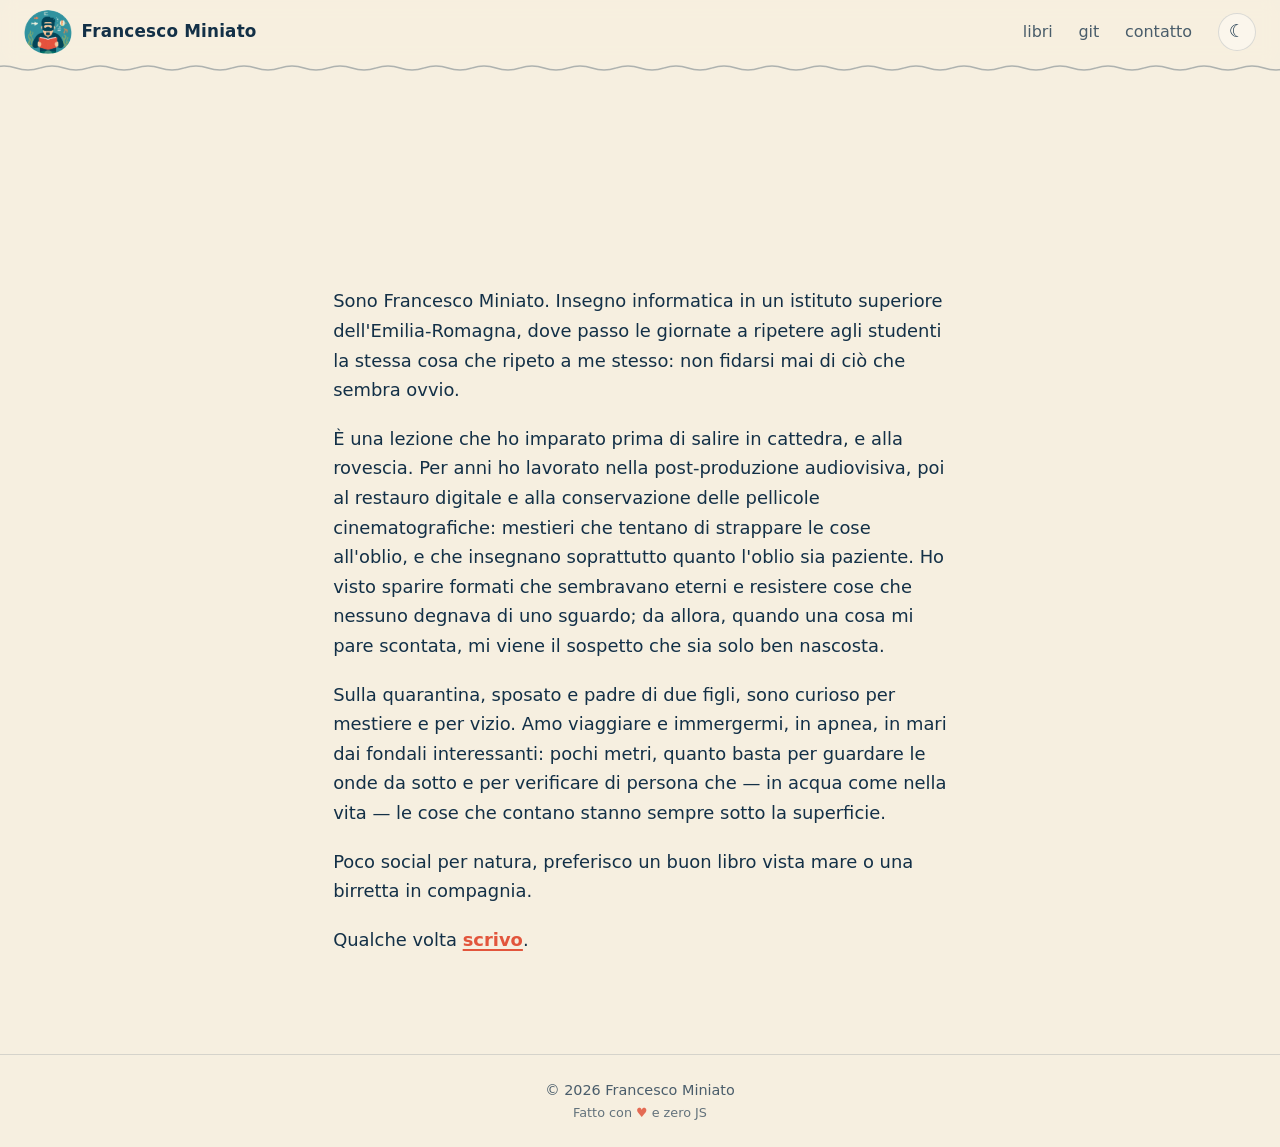
==== commit 9a58b52f: "Aggiorna la bio in home con il nuovo testo esteso" ====
--- a/index.html
+++ b/index.html
@@ -53,11 +53,13 @@
     <section class="bio">
       <p>Sono Francesco Miniato. Insegno informatica in un istituto superiore dell'Emilia-Romagna, dove passo le giornate a ripetere agli studenti la stessa cosa che ripeto a me stesso: non fidarsi mai di ciò che sembra ovvio.</p>
 
-      <p>Sulla quarantina, sposato e padre di due figli, sono curioso per mestiere e per vizio. Amo viaggiare e immergermi in mari dai fondali interessanti, convinto che — in acqua come nella vita — le cose che contano stiano sempre sotto la superficie.</p>
+      <p>È una lezione che ho imparato prima di salire in cattedra, e alla rovescia. Per anni ho lavorato nella post-produzione audiovisiva, poi al restauro digitale e alla conservazione delle pellicole cinematografiche: mestieri che tentano di strappare le cose all'oblio, e che insegnano soprattutto quanto l'oblio sia paziente. Ho visto sparire formati che sembravano eterni e resistere cose che nessuno degnava di uno sguardo; da allora, quando una cosa mi pare scontata, mi viene il sospetto che sia solo ben nascosta.</p>
+
+      <p>Sulla quarantina, sposato e padre di due figli, sono curioso per mestiere e per vizio. Amo viaggiare e immergermi, in apnea, in mari dai fondali interessanti: pochi metri, quanto basta per guardare le onde da sotto e per verificare di persona che — in acqua come nella vita — le cose che contano stanno sempre sotto la superficie.</p>
 
       <p>Poco social per natura, preferisco un buon libro vista mare o una birretta in compagnia.</p>
 
-      <p>Ogni tanto <a href="libri.html">scrivo</a>.</p>
+      <p>Qualche volta <a href="libri.html">scrivo</a>.</p>
 
     </section>
   </main>
--- a/style.css
+++ b/style.css
@@ -424,27 +424,12 @@
    FOOTER
    =========================================================== */
 .site-footer {
-  position: relative;
+  border-top: 1px solid var(--border);
   margin-top: 2rem;
   padding: 1.5rem;
   text-align: center;
   color: var(--text-soft);
   font-size: 0.9rem;
-}
-
-/* Separatore a onda sinusoidale: la forma viene dalla SVG mask, il colore
-   dal tema (color-mix su --text-soft), così segue crema/blu. Niente JS. */
-.site-footer::before {
-  content: "";
-  position: absolute;
-  top: 0;
-  left: 0;
-  right: 0;
-  height: 8px;
-  pointer-events: none;
-  background: color-mix(in srgb, var(--text-soft) 42%, transparent);
-  -webkit-mask: url("data:image/svg+xml,%3Csvg%20xmlns='http://www.w3.org/2000/svg'%20width='48'%20height='8'%20viewBox='0%200%2048%208'%3E%3Cpath%20d='M0%204%20Q12%200%2024%204%20T48%204'%20fill='none'%20stroke='%23fff'%20stroke-width='1.5'/%3E%3C/svg%3E") repeat-x center / 48px 8px;
-          mask: url("data:image/svg+xml,%3Csvg%20xmlns='http://www.w3.org/2000/svg'%20width='48'%20height='8'%20viewBox='0%200%2048%208'%3E%3Cpath%20d='M0%204%20Q12%200%2024%204%20T48%204'%20fill='none'%20stroke='%23fff'%20stroke-width='1.5'/%3E%3C/svg%3E") repeat-x center / 48px 8px;
 }
 
 .site-footer p { margin: 0; }
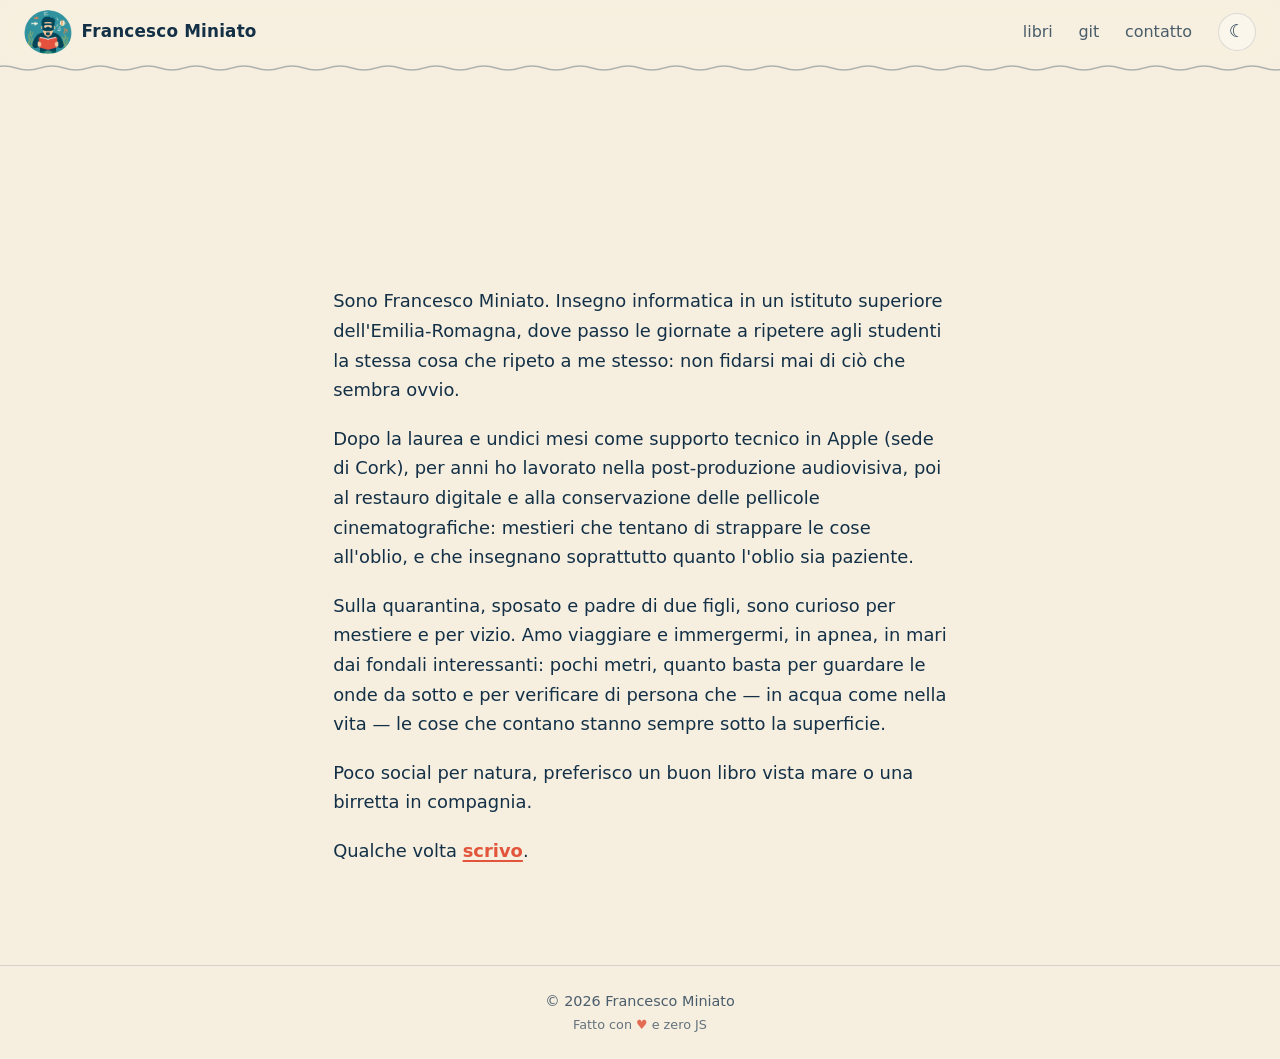
==== commit e5bef6ab: "Add files via upload" ====
--- a/index.html
+++ b/index.html
@@ -53,7 +53,7 @@
     <section class="bio">
       <p>Sono Francesco Miniato. Insegno informatica in un istituto superiore dell'Emilia-Romagna, dove passo le giornate a ripetere agli studenti la stessa cosa che ripeto a me stesso: non fidarsi mai di ciò che sembra ovvio.</p>
 
-      <p>È una lezione che ho imparato prima di salire in cattedra, e alla rovescia. Per anni ho lavorato nella post-produzione audiovisiva, poi al restauro digitale e alla conservazione delle pellicole cinematografiche: mestieri che tentano di strappare le cose all'oblio, e che insegnano soprattutto quanto l'oblio sia paziente. Ho visto sparire formati che sembravano eterni e resistere cose che nessuno degnava di uno sguardo; da allora, quando una cosa mi pare scontata, mi viene il sospetto che sia solo ben nascosta.</p>
+      <p>Dopo la laurea e undici mesi come supporto tecnico in Apple (sede di Cork), per anni ho lavorato nella post-produzione audiovisiva, poi al restauro digitale e alla conservazione delle pellicole cinematografiche: mestieri che tentano di strappare le cose all'oblio, e che insegnano soprattutto quanto l'oblio sia paziente.</p>
 
       <p>Sulla quarantina, sposato e padre di due figli, sono curioso per mestiere e per vizio. Amo viaggiare e immergermi, in apnea, in mari dai fondali interessanti: pochi metri, quanto basta per guardare le onde da sotto e per verificare di persona che — in acqua come nella vita — le cose che contano stanno sempre sotto la superficie.</p>
 
